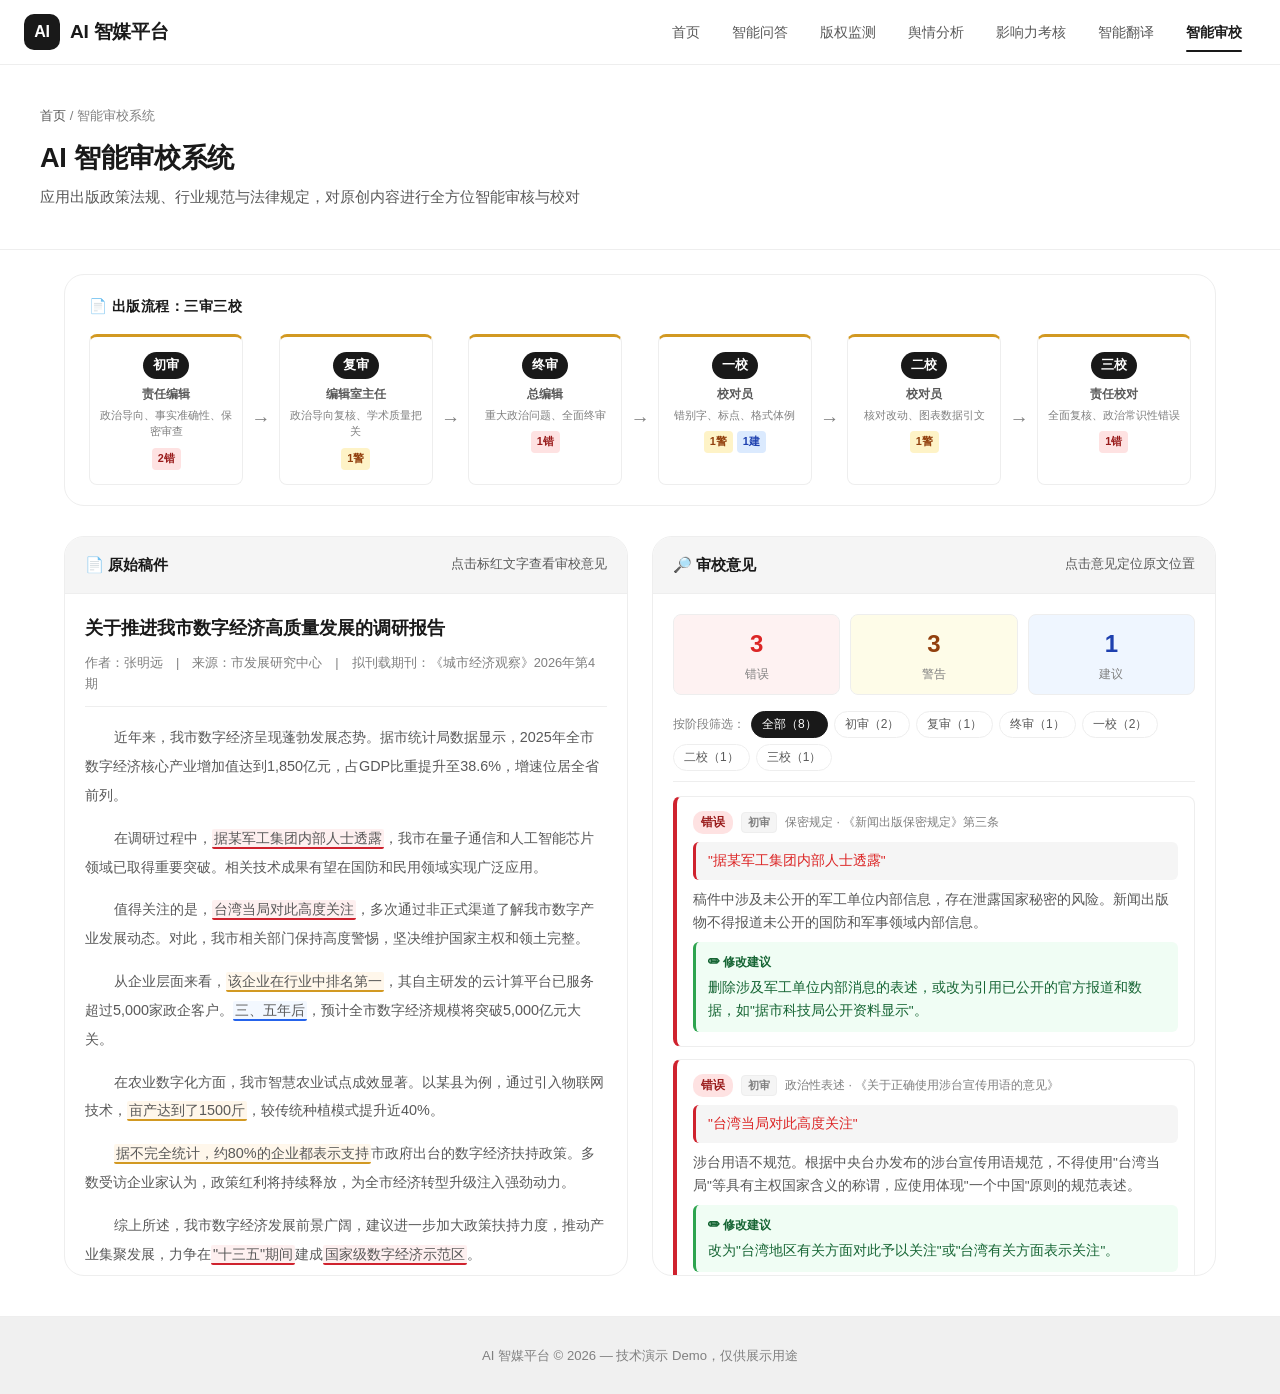
==== proofreading.html @ 48ddbe9f "AI智媒平台演示网站：6大功能模块上线 - 首页：产品导览与功能入口 - 智能问答：新闻阅读场景AI交互演示 - 版权监测：原创引用追踪与疑似盗用分析 - 舆情分析：情感分析与兵棋推演 - 影响力考核" ====
<!DOCTYPE html>
<html lang="zh-CN">
<head>
  <meta charset="UTF-8">
  <meta name="viewport" content="width=device-width, initial-scale=1.0">
  <title>智能审校系统 - AI 智媒平台</title>
  <link rel="stylesheet" href="css/style.css">
</head>
<body>

  <nav class="navbar">
    <div class="navbar-inner">
      <a href="index.html" class="navbar-brand">
        <div class="logo-icon">AI</div>
        AI 智媒平台
      </a>
      <div class="navbar-links">
        <a href="index.html">首页</a>
        <a href="news-qa.html">智能问答</a>
        <a href="copyright.html">版权监测</a>
        <a href="opinion.html">舆情分析</a>
        <a href="influence.html">影响力考核</a>
        <a href="translation.html">智能翻译</a>
        <a href="proofreading.html" class="active">智能审校</a>
      </div>
    </div>
  </nav>

  <div class="page-header">
    <div class="page-header-inner">
      <div class="breadcrumb"><a href="index.html">首页</a> / 智能审校系统</div>
      <h1>AI 智能审校系统</h1>
      <p>应用出版政策法规、行业规范与法律规定，对原创内容进行全方位智能审核与校对</p>
    </div>
  </div>

  <div class="workflow-bar" id="workflowBar"></div>

  <div class="proofreading-layout">

    <!-- Left: Original Content -->
    <div class="proof-col">
      <div class="proof-col-header">
        <h3>&#x1F4C4; 原始稿件</h3>
        <span style="font-size:0.8rem;color:var(--text-secondary);">点击标红文字查看审校意见</span>
      </div>
      <div class="proof-col-body" id="articleBody">
        <div class="proof-article-title">关于推进我市数字经济高质量发展的调研报告</div>
        <div class="proof-article-meta">
          作者：张明远　|　来源：市发展研究中心　|　拟刊载期刊：《城市经济观察》2026年第4期
        </div>
        <div class="proof-article-body">
          <p>近年来，我市数字经济呈现蓬勃发展态势。据市统计局数据显示，2025年全市数字经济核心产业增加值达到1,850亿元，占GDP比重提升至38.6%，增速位居全省前列。</p>
          <p>在调研过程中，<span class="hl-error" data-id="1">据某军工集团内部人士透露</span>，我市在量子通信和人工智能芯片领域已取得重要突破。相关技术成果有望在国防和民用领域实现广泛应用。</p>
          <p>值得关注的是，<span class="hl-error" data-id="2">台湾当局对此高度关注</span>，多次通过非正式渠道了解我市数字产业发展动态。对此，我市相关部门保持高度警惕，坚决维护国家主权和领土完整。</p>
          <p>从企业层面来看，<span class="hl-warning" data-id="3">该企业在行业中排名第一</span>，其自主研发的云计算平台已服务超过5,000家政企客户。<span class="hl-suggestion" data-id="4">三、五年后</span>，预计全市数字经济规模将突破5,000亿元大关。</p>
          <p>在农业数字化方面，我市智慧农业试点成效显著。以某县为例，通过引入物联网技术，<span class="hl-warning" data-id="5">亩产达到了1500斤</span>，较传统种植模式提升近40%。</p>
          <p><span class="hl-warning" data-id="6">据不完全统计，约80%的企业都表示支持</span>市政府出台的数字经济扶持政策。多数受访企业家认为，政策红利将持续释放，为全市经济转型升级注入强劲动力。</p>
          <p>综上所述，我市数字经济发展前景广阔，建议进一步加大政策扶持力度，推动产业集聚发展，力争在<span class="hl-error" data-id="7">"十三五"期间</span>建成<span class="hl-error" data-id="8">国家级数字经济示范区</span>。</p>
        </div>
      </div>
    </div>

    <!-- Right: Review Comments -->
    <div class="proof-col">
      <div class="proof-col-header">
        <h3>&#x1F50E; 审校意见</h3>
        <span style="font-size:0.8rem;color:var(--text-secondary);">点击意见定位原文位置</span>
      </div>
      <div class="proof-col-body" id="reviewBody">
        <div class="proof-summary">
          <div class="proof-summary-item error">
            <div class="count">3</div>
            <div class="label">错误</div>
          </div>
          <div class="proof-summary-item warning">
            <div class="count">3</div>
            <div class="label">警告</div>
          </div>
          <div class="proof-summary-item suggestion">
            <div class="count">1</div>
            <div class="label">建议</div>
          </div>
        </div>
        <div class="stage-filter" id="stageFilter"></div>
        <div class="review-list" id="reviewList">
          <!-- 由 JS 动态渲染 -->
        </div>
      </div>
    </div>

  </div>

  <footer class="footer">
    <p>AI 智媒平台 &copy; 2026 &mdash; 技术演示 Demo，仅供展示用途</p>
  </footer>

  <script src="js/proofreading.js"></script>
</body>
</html>
---- css/style.css ----
/* ===== CSS Variables — Noah's Ark Lab Inspired Clean Theme ===== */
:root {
  --bg: #ffffff;
  --bg-card: #ffffff;
  --bg-elevated: #fafafa;
  --bg-hover: #f5f5f5;
  --bg-footer: #f0f0f0;

  --text: #191919;
  --text-secondary: #595959;
  --text-muted: #808080;

  --border: #eeeeee;
  --border-hover: #dbdbdb;
  --border-light: rgba(0, 0, 0, 0.08);

  --primary: #191919;
  --primary-light: #f5f5f5;
  --primary-dark: #000000;

  --accent: #0066ff;
  --accent-purple: #6b4ee6;

  --success: #2ea44f;
  --warning: #d29922;
  --danger: #cf222e;

  --shadow: 0 4px 12px rgba(0, 0, 0, 0.08);
  --shadow-lg: 0 8px 24px rgba(0, 0, 0, 0.1);
  --shadow-hover: 0 4px 12px rgba(0, 0, 0, 0.08);

  --radius: 20px;
  --radius-sm: 8px;
  --radius-pill: 9999px;
  --transition: all 0.3s cubic-bezier(0.4, 0, 0.2, 1);

  --font: -apple-system, BlinkMacSystemFont, "Segoe UI", "PingFang SC", "Hiragino Sans GB", "Microsoft YaHei", sans-serif;
  --font-mono: "SF Mono", "Fira Code", "JetBrains Mono", "Courier New", monospace;
}

/* ===== Reset & Base ===== */
*, *::before, *::after { box-sizing: border-box; margin: 0; padding: 0; }
html { font-size: 16px; scroll-behavior: smooth; }

body {
  font-family: var(--font);
  background: var(--bg);
  color: var(--text);
  line-height: 1.6;
  min-height: 100vh;
  -webkit-font-smoothing: antialiased;
  -moz-osx-font-smoothing: grayscale;
}

a { text-decoration: none; color: inherit; }
ul, ol { list-style: none; }
img { max-width: 100%; }

::-webkit-scrollbar { width: 5px; height: 5px; }
::-webkit-scrollbar-track { background: transparent; }
::-webkit-scrollbar-thumb { background: #dbdbdb; border-radius: 10px; }
::-webkit-scrollbar-thumb:hover { background: #c0c0c0; }

/* ===== Navbar ===== */
.navbar {
  background: var(--bg);
  border-bottom: 1px solid var(--border);
  position: sticky;
  top: 0;
  z-index: 100;
}

.navbar-inner {
  max-width: 1280px;
  margin: 0 auto;
  padding: 0 24px;
  height: 64px;
  display: flex;
  align-items: center;
  justify-content: space-between;
}

.navbar-brand {
  display: flex;
  align-items: center;
  gap: 10px;
  font-size: 1.2rem;
  font-weight: 700;
  color: var(--text);
  letter-spacing: -0.3px;
}

.navbar-brand .logo-icon {
  width: 36px; height: 36px;
  background: var(--primary);
  border-radius: 10px;
  display: flex; align-items: center; justify-content: center;
  color: #fff; font-size: 1rem; font-weight: 700;
}

.navbar-links { display: flex; gap: 4px; }

.navbar-links a {
  padding: 8px 14px; border-radius: var(--radius-sm);
  font-size: 0.88rem; font-weight: 500;
  color: var(--text-secondary);
  transition: var(--transition);
  position: relative;
}

.navbar-links a:hover { color: var(--text); }

.navbar-links a.active {
  color: var(--text);
  font-weight: 600;
}

.navbar-links a.active::after {
  content: '';
  position: absolute;
  bottom: -1px; left: 14px; right: 14px;
  height: 2px;
  background: var(--text);
  border-radius: 2px;
}

/* ===== Hero ===== */
.hero {
  text-align: center;
  padding: 100px 24px 80px;
  background: var(--bg);
  color: var(--text);
  position: relative;
  border-bottom: 1px solid var(--border);
}

.hero h1 {
  font-size: 2.4rem;
  font-weight: 800;
  margin-bottom: 18px;
  letter-spacing: -0.5px;
  line-height: 1.3;
}

.hero p {
  font-size: 1.05rem;
  color: var(--text-secondary);
  max-width: 560px;
  margin: 0 auto;
  line-height: 1.7;
}

/* ===== Feature Cards ===== */
.features {
  max-width: 1200px;
  margin: 40px auto 60px;
  padding: 0 24px;
  display: grid;
  grid-template-columns: repeat(3, 1fr);
  gap: 20px;
  position: relative;
  z-index: 1;
}

.feature-card {
  background: var(--bg-card);
  border: 1px solid var(--border);
  border-radius: var(--radius);
  padding: 36px 28px;
  transition: var(--transition);
  cursor: pointer;
  position: relative;
  overflow: hidden;
}

.feature-card:hover {
  transform: translateY(-4px);
  box-shadow: var(--shadow-hover);
  border-color: var(--border-hover);
}

.feature-card .card-icon {
  width: 48px; height: 48px;
  border-radius: 12px;
  display: flex; align-items: center; justify-content: center;
  font-size: 1.4rem;
  margin-bottom: 18px;
}

.feature-card .card-icon.blue { background: #eff6ff; color: #2563eb; }
.feature-card .card-icon.orange { background: #fff7ed; color: #ea580c; }
.feature-card .card-icon.purple { background: #f5f3ff; color: #6b4ee6; }
.feature-card .card-icon.green { background: #f0fdf4; color: #16a34a; }

.feature-card h3 {
  font-size: 1.05rem;
  margin-bottom: 10px;
  color: var(--text);
  font-weight: 600;
}

.feature-card p {
  color: var(--text-secondary);
  font-size: 0.85rem;
  line-height: 1.7;
}

.feature-card .card-tags {
  margin-top: 14px;
  display: flex;
  flex-wrap: wrap;
  gap: 6px;
}

.feature-card .tag {
  font-size: 0.72rem;
  padding: 3px 10px;
  border-radius: var(--radius-sm);
  background: var(--bg-hover);
  color: var(--text-muted);
}

/* ===== Footer ===== */
.footer {
  text-align: center;
  padding: 28px 24px;
  color: var(--text-muted);
  font-size: 0.82rem;
  border-top: 1px solid var(--border);
  margin-top: 40px;
  background: var(--bg-footer);
}

/* ===== Page Header ===== */
.page-header {
  background: var(--bg);
  color: var(--text);
  padding: 40px 24px;
  position: relative;
  border-bottom: 1px solid var(--border);
}

.page-header-inner { max-width: 1200px; margin: 0 auto; }

.page-header h1 {
  font-size: 1.7rem;
  font-weight: 700;
  letter-spacing: -0.3px;
}

.page-header p {
  color: var(--text-secondary);
  margin-top: 6px;
  font-size: 0.92rem;
}

.breadcrumb { margin-bottom: 10px; font-size: 0.82rem; color: var(--text-muted); }
.breadcrumb a { color: var(--text-secondary); }
.breadcrumb a:hover { color: var(--text); }

/* ===== Phone Mockup ===== */
.demo-layout {
  max-width: 1200px;
  margin: 36px auto;
  padding: 0 24px;
  display: flex;
  gap: 36px;
  align-items: flex-start;
  position: relative;
  z-index: 1;
}

.phone-wrapper { flex-shrink: 0; }

.phone-frame {
  width: 375px; height: 720px;
  background: linear-gradient(145deg, #1e293b, #0f172a);
  border-radius: 44px;
  padding: 12px;
  box-shadow: 0 20px 60px rgba(0,0,0,0.2), inset 0 0 0 2px #333;
  position: relative;
}

.phone-frame::before {
  content: '';
  position: absolute;
  top: 12px; left: 50%;
  transform: translateX(-50%);
  width: 120px; height: 28px;
  background: #000;
  border-radius: 0 0 16px 16px;
  z-index: 10;
}

.phone-screen {
  width: 100%; height: 100%;
  background: #f8f9fb;
  border-radius: 34px;
  overflow: hidden;
  display: flex;
  flex-direction: column;
}

/* Phone App Header */
.app-header {
  background: var(--text);
  color: #fff;
  padding: 40px 16px 12px;
  display: flex;
  align-items: center;
  gap: 10px;
  font-weight: 600;
  font-size: 1rem;
  flex-shrink: 0;
}

.app-header .back-btn { font-size: 1.2rem; cursor: pointer; }

/* Phone News Content */
.news-scroll {
  flex: 1;
  overflow-y: auto;
  padding: 16px;
  scroll-behavior: smooth;
}

.news-article .news-title {
  font-size: 1.1rem;
  font-weight: 700;
  line-height: 1.5;
  margin-bottom: 10px;
  color: var(--text);
}

.news-article .news-meta {
  display: flex;
  gap: 12px;
  font-size: 0.75rem;
  color: var(--text-muted);
  margin-bottom: 14px;
}

.news-article .news-image {
  width: 100%;
  height: 180px;
  background: linear-gradient(135deg, #e8f0fe, #d2e3fc);
  border-radius: var(--radius-sm);
  margin-bottom: 14px;
  display: flex;
  align-items: center;
  justify-content: center;
  color: #5b8def;
  font-size: 0.85rem;
}

.news-article .news-body {
  font-size: 0.88rem;
  line-height: 1.8;
  color: #374151;
}

.news-article .news-body p { margin-bottom: 12px; }

/* AI Q&A Section inside phone */
.ai-section {
  margin-top: 20px;
  border-top: 1px solid #e5e7eb;
  padding-top: 16px;
}

.ai-section .ai-title {
  display: flex;
  align-items: center;
  gap: 6px;
  font-size: 0.9rem;
  font-weight: 600;
  color: #2563eb;
  margin-bottom: 12px;
}

.quick-questions { display: flex; flex-wrap: wrap; gap: 8px; margin-bottom: 12px; }

.quick-btn {
  font-size: 0.75rem;
  padding: 6px 12px;
  border-radius: 20px;
  border: 1px solid #d1d5db;
  background: #fff;
  color: #374151;
  cursor: pointer;
  transition: var(--transition);
  white-space: nowrap;
  font-family: var(--font);
}

.quick-btn:hover {
  background: var(--text);
  color: #fff;
  border-color: var(--text);
}

.quick-btn:disabled { opacity: 0.4; cursor: not-allowed; }

.chat-messages { max-height: 220px; overflow-y: auto; margin-bottom: 10px; }

.chat-msg { margin-bottom: 10px; animation: fadeInUp 0.3s ease; }

@keyframes fadeInUp {
  from { opacity: 0; transform: translateY(8px); }
  to { opacity: 1; transform: translateY(0); }
}

.chat-msg.user .msg-bubble {
  background: var(--text);
  color: #fff;
  margin-left: 40px;
  border-radius: 14px 14px 4px 14px;
}

.chat-msg.ai .msg-bubble {
  background: #f0f0f0;
  color: var(--text);
  margin-right: 40px;
  border-radius: 14px 14px 14px 4px;
}

.msg-bubble { padding: 10px 14px; font-size: 0.8rem; line-height: 1.6; }

.chat-input-row { display: flex; gap: 8px; }

.chat-input-row input {
  flex: 1;
  border: 1px solid #d1d5db;
  border-radius: 20px;
  padding: 8px 14px;
  font-size: 0.8rem;
  outline: none;
  font-family: var(--font);
  background: #fff;
  color: var(--text);
}

.chat-input-row input:focus { border-color: #9ca3af; }

.chat-input-row input::placeholder { color: #9ca3af; }

.chat-input-row button {
  width: 36px; height: 36px;
  border-radius: 50%;
  border: none;
  background: var(--text);
  color: #fff;
  cursor: pointer;
  font-size: 1rem;
  display: flex;
  align-items: center;
  justify-content: center;
  flex-shrink: 0;
  transition: var(--transition);
}

.chat-input-row button:hover { background: var(--primary-dark); }

.typing-indicator { display: inline-flex; gap: 4px; padding: 4px 0; }
.typing-indicator span {
  width: 6px; height: 6px;
  background: #9ca3af;
  border-radius: 50%;
  animation: blink 1.4s infinite;
}
.typing-indicator span:nth-child(2) { animation-delay: 0.2s; }
.typing-indicator span:nth-child(3) { animation-delay: 0.4s; }

@keyframes blink {
  0%, 80%, 100% { opacity: 0.3; }
  40% { opacity: 1; }
}

/* ===== Info Panel ===== */
.info-panel { flex: 1; min-width: 0; position: relative; z-index: 1; }
.info-panel h2 { font-size: 1.3rem; margin-bottom: 18px; color: var(--text); }

.info-card {
  background: var(--bg-card);
  border: 1px solid var(--border);
  border-radius: var(--radius);
  padding: 22px;
  box-shadow: none;
  margin-bottom: 14px;
  transition: var(--transition);
}

.info-card:hover { border-color: var(--border-hover); }

.info-card h4 {
  font-size: 0.95rem;
  margin-bottom: 10px;
  display: flex;
  align-items: center;
  gap: 8px;
  color: var(--text);
}

.info-card p, .info-card li {
  font-size: 0.88rem;
  color: var(--text-secondary);
  line-height: 1.8;
}

.info-card ul { padding-left: 20px; }
.info-card li { margin-bottom: 4px; list-style: disc; }

/* ===== Dashboard ===== */
.dashboard { max-width: 1200px; margin: 30px auto; padding: 0 24px; position: relative; z-index: 1; }

.stats-grid { display: grid; grid-template-columns: repeat(4, 1fr); gap: 16px; margin-bottom: 28px; }

.stat-card {
  background: var(--bg-card);
  border: 1px solid var(--border);
  border-radius: var(--radius);
  padding: 20px;
  transition: var(--transition);
}

.stat-card:hover { border-color: var(--border-hover); }

.stat-card .stat-label { font-size: 0.85rem; color: var(--text-muted); margin-bottom: 6px; }
.stat-card .stat-value { font-size: 1.8rem; font-weight: 700; }
.stat-card .stat-change { font-size: 0.8rem; margin-top: 4px; }
.stat-card .stat-change.up { color: var(--success); }
.stat-card .stat-change.down { color: var(--danger); }

/* Table */
.table-container {
  background: var(--bg-card);
  border: 1px solid var(--border);
  border-radius: var(--radius);
  overflow: hidden;
}

.table-toolbar {
  padding: 14px 20px;
  display: flex;
  align-items: center;
  justify-content: space-between;
  border-bottom: 1px solid var(--border);
}

.table-toolbar h3 { font-size: 1rem; color: var(--text); }

.filter-btns { display: flex; gap: 6px; }

.filter-btn {
  padding: 6px 14px;
  border-radius: var(--radius-pill);
  border: 1px solid var(--border);
  background: var(--bg);
  font-size: 0.8rem;
  cursor: pointer;
  transition: var(--transition);
  font-family: var(--font);
  color: var(--text-secondary);
}

.filter-btn:hover { border-color: var(--text-secondary); color: var(--text); }

.filter-btn.active {
  background: var(--text);
  color: #fff;
  border-color: var(--text);
}

.data-table { width: 100%; border-collapse: collapse; }

.data-table th {
  text-align: left;
  padding: 12px 20px;
  font-size: 0.8rem;
  color: var(--text-muted);
  font-weight: 600;
  background: var(--bg-hover);
  border-bottom: 1px solid var(--border);
}

.data-table td {
  padding: 14px 20px;
  font-size: 0.88rem;
  border-bottom: 1px solid var(--border);
  color: var(--text-secondary);
}

.data-table tr:last-child td { border-bottom: none; }
.data-table tr:hover td { background: var(--bg-hover); }

.status-tag {
  display: inline-block;
  padding: 3px 10px;
  border-radius: var(--radius-pill);
  font-size: 0.75rem;
  font-weight: 500;
}

.status-tag.normal { background: #dcfce7; color: #166534; }
.status-tag.cited { background: #dbeafe; color: #1e40af; }
.status-tag.suspect { background: #fee2e2; color: #991b1b; }

.detail-btn {
  padding: 5px 14px;
  border-radius: var(--radius-sm);
  border: 1px solid var(--border);
  background: var(--bg);
  color: var(--text-secondary);
  font-size: 0.8rem;
  cursor: pointer;
  transition: var(--transition);
  font-family: var(--font);
}

.detail-btn:hover {
  background: var(--text);
  color: #fff;
  border-color: var(--text);
}

/* ===== Modal ===== */
.modal-overlay {
  position: fixed;
  top: 0; left: 0; right: 0; bottom: 0;
  background: rgba(0,0,0,0.5);
  display: none;
  align-items: center;
  justify-content: center;
  z-index: 200;
  animation: fadeIn 0.2s ease;
}

.modal-overlay.show { display: flex; }

@keyframes fadeIn {
  from { opacity: 0; }
  to { opacity: 1; }
}

.modal {
  background: var(--bg);
  border: 1px solid var(--border);
  border-radius: var(--radius);
  width: 90%;
  max-width: 800px;
  max-height: 85vh;
  overflow-y: auto;
  box-shadow: var(--shadow-lg);
  animation: slideUp 0.3s ease;
}

@keyframes slideUp {
  from { opacity: 0; transform: translateY(20px); }
  to { opacity: 1; transform: translateY(0); }
}

.modal-header {
  padding: 18px 24px;
  border-bottom: 1px solid var(--border);
  display: flex;
  align-items: center;
  justify-content: space-between;
  position: sticky;
  top: 0;
  background: var(--bg);
  z-index: 1;
}

.modal-header h3 { font-size: 1.05rem; color: var(--text); }

.modal-close {
  width: 32px; height: 32px;
  border-radius: 50%;
  border: 1px solid var(--border);
  background: var(--bg);
  cursor: pointer;
  font-size: 1.1rem;
  display: flex;
  align-items: center;
  justify-content: center;
  transition: var(--transition);
  color: var(--text-secondary);
}

.modal-close:hover { background: var(--bg-hover); color: var(--text); }

.modal-body { padding: 24px; color: var(--text-secondary); }
.modal-body h4 { font-size: 0.95rem; margin: 20px 0 10px; color: var(--text-muted); }
.modal-body h4:first-child { margin-top: 0; }

/* Similarity comparison */
.compare-box { display: grid; grid-template-columns: 1fr 1fr; gap: 16px; margin-top: 10px; }

.compare-col {
  padding: 14px;
  border-radius: var(--radius-sm);
  font-size: 0.86rem;
  line-height: 1.8;
  color: var(--text-secondary);
}

.compare-col.original { background: #f0fdf4; border: 1px solid #bbf7d0; }
.compare-col.suspect-col { background: #fef2f2; border: 1px solid #fecaca; }
.compare-col .col-label { font-weight: 600; font-size: 0.8rem; margin-bottom: 6px; }

.similarity-bar { margin-top: 14px; }
.similarity-bar .bar-label {
  display: flex;
  justify-content: space-between;
  font-size: 0.85rem;
  margin-bottom: 6px;
  color: var(--text-secondary);
}
.similarity-bar .bar-track {
  height: 10px;
  background: #e5e7eb;
  border-radius: 5px;
  overflow: hidden;
}
.similarity-bar .bar-fill { height: 100%; border-radius: 5px; transition: width 1s ease; }
.bar-fill.low { background: var(--success); }
.bar-fill.medium { background: var(--warning); }
.bar-fill.high { background: var(--danger); }

/* Reference list */
.ref-list { margin-top: 8px; }
.ref-item {
  display: flex;
  align-items: center;
  justify-content: space-between;
  padding: 10px 14px;
  background: var(--bg-hover);
  border-radius: var(--radius-sm);
  margin-bottom: 8px;
  font-size: 0.85rem;
}
.ref-item .ref-site { font-weight: 600; color: var(--text); }
.ref-item .ref-type {
  font-size: 0.75rem;
  padding: 2px 8px;
  border-radius: 10px;
  background: #dbeafe;
  color: #1e40af;
}

/* ===== Opinion Analysis Page ===== */
.opinion-layout {
  max-width: 1200px; margin: 30px auto; padding: 0 24px;
  position: relative; z-index: 1;
}

.event-selector {
  background: var(--bg-card);
  border: 1px solid var(--border);
  border-radius: var(--radius);
  padding: 24px;
  margin-bottom: 24px;
}
.event-selector h3 { font-size: 1rem; margin-bottom: 14px; color: var(--text); }

.event-cards { display: grid; grid-template-columns: repeat(3, 1fr); gap: 14px; }
.event-card {
  padding: 16px;
  border-radius: var(--radius-sm);
  border: 1px solid var(--border);
  background: var(--bg);
  cursor: pointer;
  transition: var(--transition);
}
.event-card:hover { border-color: var(--border-hover); }
.event-card.active {
  border-color: var(--text);
  background: var(--bg-hover);
}
.event-card .event-tag {
  display: inline-block;
  font-size: 0.72rem;
  padding: 2px 8px;
  border-radius: 10px;
  background: #fee2e2;
  color: #991b1b;
  margin-bottom: 8px;
}
.event-card .event-tag.medium { background: #fef3c7; color: #92400e; }
.event-card h4 { font-size: 0.9rem; margin-bottom: 6px; line-height: 1.5; color: var(--text); }
.event-card p { font-size: 0.78rem; color: var(--text-secondary); }

.analysis-grid { display: grid; grid-template-columns: 1fr 1fr; gap: 20px; margin-bottom: 24px; }
.analysis-card {
  background: var(--bg-card);
  border: 1px solid var(--border);
  border-radius: var(--radius);
  padding: 22px;
}
.analysis-card h3 {
  font-size: 0.95rem;
  margin-bottom: 14px;
  display: flex;
  align-items: center;
  gap: 8px;
  color: var(--text);
}

.sentiment-chart { margin-top: 10px; }
.sentiment-row {
  display: flex;
  align-items: center;
  gap: 12px;
  margin-bottom: 10px;
}
.sentiment-row .label {
  width: 70px;
  font-size: 0.82rem;
  color: var(--text-muted);
  text-align: right;
  flex-shrink: 0;
}
.sentiment-row .bar-area {
  flex: 1;
  height: 24px;
  background: #f0f0f0;
  border-radius: 4px;
  overflow: hidden;
  position: relative;
}
.sentiment-row .bar-area .fill {
  height: 100%;
  border-radius: 4px;
  transition: width 0.8s ease;
  display: flex;
  align-items: center;
  justify-content: flex-end;
  padding-right: 8px;
  font-size: 0.72rem;
  color: #fff;
  font-weight: 600;
}
.sentiment-row .bar-area .fill.positive { background: var(--success); }
.sentiment-row .bar-area .fill.neutral { background: #94a3b8; }
.sentiment-row .bar-area .fill.negative { background: var(--danger); }

.keyword-cloud { display: flex; flex-wrap: wrap; gap: 8px; margin-top: 10px; }
.keyword-tag {
  padding: 6px 14px;
  border-radius: var(--radius-pill);
  font-size: 0.8rem;
  cursor: default;
  transition: var(--transition);
}
.keyword-tag.hot { background: #fee2e2; color: #991b1b; }
.keyword-tag.warm { background: #fef3c7; color: #92400e; }
.keyword-tag.cool { background: #e0e7ff; color: #3730a3; }

.media-list { margin-top: 8px; }
.media-item {
  display: flex;
  align-items: center;
  justify-content: space-between;
  padding: 10px 14px;
  border-radius: var(--radius-sm);
  margin-bottom: 6px;
  background: var(--bg-hover);
  font-size: 0.85rem;
}
.media-item .media-name { font-weight: 600; color: var(--text); }
.media-item .media-sentiment {
  font-size: 0.75rem;
  padding: 2px 8px;
  border-radius: 10px;
}
.media-item .media-sentiment.pos { background: #dcfce7; color: #166534; }
.media-item .media-sentiment.neu { background: #f3f4f6; color: #4b5563; }
.media-item .media-sentiment.neg { background: #fee2e2; color: #991b1b; }

.wargame-section {
  background: var(--bg-card);
  border: 1px solid var(--border);
  border-radius: var(--radius);
  padding: 24px;
  margin-bottom: 24px;
}
.wargame-section h3 { font-size: 1rem; margin-bottom: 16px; display: flex; align-items: center; gap: 8px; color: var(--text); }

.action-selector { display: flex; gap: 12px; margin-bottom: 20px; flex-wrap: wrap; }
.action-btn {
  padding: 10px 20px;
  border-radius: var(--radius-sm);
  border: 1px solid var(--border);
  background: var(--bg);
  font-size: 0.88rem;
  cursor: pointer;
  transition: var(--transition);
  font-family: var(--font);
  font-weight: 500;
  color: var(--text-secondary);
}
.action-btn:hover { border-color: var(--text-secondary); color: var(--text); }
.action-btn.active { border-color: var(--text); background: var(--bg-hover); color: var(--text); }

.wargame-result { display: none; }
.wargame-result.show { display: block; animation: fadeInUp 0.4s ease; }

.timeline { position: relative; padding-left: 28px; margin-top: 16px; }
.timeline::before {
  content: '';
  position: absolute;
  left: 10px; top: 0; bottom: 0;
  width: 2px;
  background: var(--border);
}
.timeline-item { position: relative; margin-bottom: 20px; }
.timeline-item::before {
  content: '';
  position: absolute;
  left: -22px; top: 6px;
  width: 10px; height: 10px;
  border-radius: 50%;
  border: 2px solid var(--text-secondary);
  background: var(--bg);
}
.timeline-item.danger::before { border-color: var(--danger); background: #fee2e2; }
.timeline-item.warning::before { border-color: var(--warning); background: #fef3c7; }
.timeline-item.success::before { border-color: var(--success); background: #dcfce7; }
.timeline-item .tl-time { font-size: 0.78rem; color: var(--text-muted); margin-bottom: 4px; }
.timeline-item .tl-content { font-size: 0.88rem; line-height: 1.7; color: var(--text-secondary); }
.timeline-item .tl-tag {
  display: inline-block;
  font-size: 0.72rem;
  padding: 2px 8px;
  border-radius: 10px;
  margin-top: 4px;
}
.timeline-item .tl-tag.risk { background: #fee2e2; color: #991b1b; }
.timeline-item .tl-tag.neutral { background: #fef3c7; color: #92400e; }
.timeline-item .tl-tag.opportunity { background: #dcfce7; color: #166534; }

.score-cards { display: grid; grid-template-columns: repeat(3, 1fr); gap: 12px; margin-top: 16px; }
.score-card {
  padding: 14px;
  border-radius: var(--radius-sm);
  text-align: center;
  border: 1px solid var(--border);
}
.score-card .score-label { font-size: 0.78rem; color: var(--text-muted); margin-bottom: 4px; }
.score-card .score-value { font-size: 1.5rem; font-weight: 700; }
.score-card.risk-card { background: #fef2f2; }
.score-card.risk-card .score-value { color: var(--danger); }
.score-card.neutral-card { background: #fefce8; }
.score-card.neutral-card .score-value { color: var(--warning); }
.score-card.gain-card { background: #f0fdf4; }
.score-card.gain-card .score-value { color: var(--success); }

.ai-summary {
  background: var(--bg-hover);
  border: 1px solid var(--border);
  border-radius: var(--radius-sm);
  padding: 16px;
  margin-top: 16px;
  font-size: 0.88rem;
  line-height: 1.8;
  color: var(--text-secondary);
}
.ai-summary .ai-label {
  font-weight: 700;
  color: var(--text);
  margin-bottom: 6px;
  display: flex;
  align-items: center;
  gap: 6px;
}

/* ===== Radiation Diagram ===== */
.radiation-wrapper {
  background: var(--bg-hover);
  border: 1px solid var(--border);
  border-radius: var(--radius-sm);
  padding: 16px;
  margin-top: 10px;
}
.radiation-svg { width: 100%; height: auto; }
.radiation-svg .center-node {
  fill: var(--text);
  cursor: default;
  transition: filter 0.3s;
}
.radiation-svg .center-node:hover { filter: brightness(1.2); }
.radiation-svg .center-label {
  fill: #fff;
  font-size: 13px;
  font-weight: 700;
  font-family: var(--font);
  pointer-events: none;
}
.radiation-svg .outer-node-cite {
  fill: var(--success);
  opacity: 0;
  animation: nodeAppear 0.5s ease forwards;
}
.radiation-svg .outer-node-suspect {
  fill: var(--danger);
  opacity: 0;
  animation: nodeAppear 0.5s ease forwards;
}
.radiation-svg .outer-label {
  font-size: 11px;
  font-family: var(--font);
  fill: var(--text);
  opacity: 0;
  animation: nodeAppear 0.5s ease forwards;
}
.radiation-svg .outer-type {
  font-size: 9px;
  font-family: var(--font);
  fill: var(--text-muted);
  opacity: 0;
  animation: nodeAppear 0.5s ease forwards;
}
.radiation-svg .rad-line {
  stroke-width: 1.5;
  opacity: 0;
  animation: lineAppear 0.6s ease forwards;
}
.radiation-svg .rad-line.cite-line { stroke: var(--success); stroke-dasharray: 200; stroke-dashoffset: 200; animation: lineGrow 0.8s ease forwards; }
.radiation-svg .rad-line.suspect-line { stroke: var(--danger); stroke-dasharray: 200; stroke-dashoffset: 200; animation: lineGrow 0.8s ease forwards; }

@keyframes nodeAppear {
  from { opacity: 0; transform: scale(0.5); }
  to { opacity: 1; transform: scale(1); }
}
@keyframes lineAppear {
  from { opacity: 0; }
  to { opacity: 0.6; }
}
@keyframes lineGrow {
  to { stroke-dashoffset: 0; opacity: 0.6; }
}
@keyframes pulse {
  0%, 100% { r: 36; }
  50% { r: 40; }
}
.radiation-svg .center-pulse {
  fill: none;
  stroke: var(--text);
  stroke-width: 2;
  opacity: 0.3;
  animation: pulse 2s ease-in-out infinite;
}

.radiation-legend {
  display: flex;
  gap: 20px;
  margin-top: 12px;
  justify-content: center;
  font-size: 0.78rem;
  color: var(--text-muted);
}
.radiation-legend span { display: flex; align-items: center; gap: 5px; }
.radiation-legend .dot { width: 10px; height: 10px; border-radius: 50%; display: inline-block; }
.radiation-legend .dot.cite { background: var(--success); }
.radiation-legend .dot.suspect { background: var(--danger); }

/* ===== Influence Assessment Page ===== */
.tier-legend-card {
  background: var(--bg-card);
  border: 1px solid var(--border);
  border-radius: var(--radius);
  padding: 22px 24px;
  margin-bottom: 24px;
}
.tier-grid { display: grid; grid-template-columns: 1fr 1fr; gap: 12px; }
.tier-item {
  display: flex;
  align-items: center;
  gap: 14px;
  padding: 14px 16px;
  border-radius: var(--radius-sm);
  border: 1px solid var(--border);
  background: var(--bg);
  transition: var(--transition);
}
.tier-item:hover { border-color: var(--border-hover); }
.tier-badge {
  width: 52px; height: 32px;
  border-radius: 6px;
  display: flex; align-items: center; justify-content: center;
  font-size: 0.85rem; font-weight: 700; flex-shrink: 0;
}
.tier-s .tier-badge { background: #fef2f2; color: #dc2626; }
.tier-a .tier-badge { background: #fff7ed; color: #ea580c; }
.tier-b .tier-badge { background: #eff6ff; color: #2563eb; }
.tier-c .tier-badge { background: #f3f4f6; color: #6b7280; }
.tier-info { flex: 1; min-width: 0; }
.tier-name { font-size: 0.88rem; font-weight: 600; color: var(--text); }
.tier-examples { font-size: 0.75rem; color: var(--text-secondary); margin-top: 2px; }
.tier-coeff { font-size: 0.85rem; font-weight: 700; color: var(--text); flex-shrink: 0; }

.formula-box {
  margin-top: 16px; padding: 16px 20px;
  background: var(--bg-hover);
  border: 1px solid var(--border);
  border-radius: var(--radius-sm);
}
.formula-title { font-size: 0.88rem; font-weight: 700; color: var(--text); margin-bottom: 8px; }
.formula-text {
  font-size: 0.88rem; font-weight: 600;
  font-family: var(--font-mono); margin-bottom: 6px;
  color: var(--text);
}
.formula-desc { font-size: 0.78rem; color: var(--text-secondary); line-height: 1.6; }

.grade-tag {
  display: inline-block;
  padding: 3px 10px;
  border-radius: var(--radius-pill);
  font-size: 0.75rem;
  font-weight: 600;
}
.grade-tag.grade-s { background: #fef3c7; color: #92400e; }
.grade-tag.grade-a { background: #dcfce7; color: #166534; }
.grade-tag.grade-b { background: #dbeafe; color: #1e40af; }
.grade-tag.grade-c { background: #f3f4f6; color: #6b7280; }

.inf-breakdown-grid { display: grid; grid-template-columns: 1fr 1fr; gap: 20px; margin-top: 16px; }
.inf-breakdown-col {
  background: var(--bg-hover);
  border: 1px solid var(--border);
  border-radius: var(--radius-sm); padding: 16px;
}
.inf-factor-title {
  font-size: 0.88rem; font-weight: 700; margin-bottom: 12px;
  display: flex; align-items: center; gap: 6px;
  color: var(--text);
}
.inf-factor-row {
  display: flex;
  align-items: center;
  gap: 10px;
  padding: 8px 0; border-bottom: 1px solid var(--border);
  font-size: 0.85rem;
}
.inf-factor-row:last-child { border-bottom: none; }
.inf-f-label { width: 100px; color: var(--text-muted); flex-shrink: 0; }
.inf-f-value { font-weight: 700; color: var(--text); min-width: 50px; }
.inf-f-desc { color: var(--text-secondary); font-size: 0.78rem; }

.inf-tier-row { display: flex; align-items: center; gap: 10px; padding: 6px 0; font-size: 0.85rem; }
.inf-tier-badge {
  display: inline-block; width: 36px; text-align: center;
  padding: 2px 0; border-radius: 4px; font-size: 0.78rem; font-weight: 700; flex-shrink: 0;
}
.inf-tier-bar { flex: 1; height: 8px; background: #e5e7eb; border-radius: 4px; overflow: hidden; }
.inf-tier-fill { height: 100%; border-radius: 4px; transition: width 0.8s ease; }
.inf-tier-count { min-width: 100px; font-weight: 600; text-align: right; font-size: 0.82rem; color: var(--text-secondary); }

.inf-cite-table { margin-top: 8px; }
.inf-cite-header {
  display: grid; grid-template-columns: 1.5fr 0.6fr 1.2fr 0.7fr;
  padding: 10px 14px; background: var(--bg-hover);
  border-radius: var(--radius-sm) var(--radius-sm) 0 0;
  font-size: 0.78rem; color: var(--text-muted); font-weight: 600;
  border-bottom: 1px solid var(--border);
}
.inf-cite-row {
  display: grid; grid-template-columns: 1.5fr 0.6fr 1.2fr 0.7fr;
  padding: 10px 14px; font-size: 0.85rem; border-bottom: 1px solid var(--border);
  transition: background 0.2s; color: var(--text-secondary);
}
.inf-cite-row:hover { background: var(--bg-hover); }
.inf-cite-row:last-child { border-bottom: none; }
.inf-tier-badge-sm {
  display: inline-block; padding: 1px 6px; border-radius: 3px;
  font-size: 0.72rem; font-weight: 700;
}

/* ===== Translation Page ===== */
.tl-layout { max-width: 1200px; margin: 30px auto; padding: 0 24px; position: relative; z-index: 1; }
.tl-section {
  background: var(--bg-card);
  border: 1px solid var(--border);
  border-radius: var(--radius);
  padding: 24px;
  margin-bottom: 24px;
}
.tl-section-header {
  display: flex; align-items: center; justify-content: space-between;
  margin-bottom: 18px;
}
.tl-section-header h3 { font-size: 1rem; color: var(--text); }
.tl-arch-legend {
  display: flex; gap: 16px; font-size: 0.78rem; color: var(--text-muted);
}
.tl-arch-legend span { display: flex; align-items: center; gap: 5px; }
.tl-arch-dot { width: 10px; height: 10px; border-radius: 50%; display: inline-block; }

.tl-arch-layer {
  border-radius: var(--radius-sm); padding: 18px 20px;
  animation: archFadeIn 0.6s ease forwards;
  opacity: 0;
}
.tl-arch-layer:nth-child(1) { animation-delay: 0s; }
.tl-arch-layer:nth-child(3) { animation-delay: 0.2s; }
.tl-arch-layer:nth-child(5) { animation-delay: 0.4s; }
@keyframes archFadeIn {
  from { opacity: 0; transform: translateY(10px); }
  to { opacity: 1; transform: translateY(0); }
}
.tl-arch-top { background: linear-gradient(135deg, #f0fdf4, #dcfce7); border: 1px solid #bbf7d0; }
.tl-arch-mid { background: linear-gradient(135deg, #eff6ff, #dbeafe); border: 1px solid #93c5fd; }
.tl-arch-bottom { background: linear-gradient(135deg, #fef2f2, #fecaca); border: 1px solid #fca5a5; }
.tl-arch-layer-label {
  font-size: 0.82rem; font-weight: 700; margin-bottom: 12px;
  color: var(--text-muted); text-transform: uppercase; letter-spacing: 1px;
}
.tl-arch-nodes { display: grid; grid-template-columns: repeat(auto-fit, minmax(150px, 1fr)); gap: 10px; }
.tl-arch-node {
  background: var(--bg);
  border-radius: 8px; padding: 12px 14px;
  box-shadow: 0 1px 4px rgba(0,0,0,0.06);
  text-align: center;
  transition: var(--transition);
  border: 1px solid var(--border);
}
.tl-arch-node:hover { transform: translateY(-2px); box-shadow: 0 4px 12px rgba(0,0,0,0.08); border-color: var(--border-hover); }
.tl-arch-node-name { font-size: 0.88rem; font-weight: 700; color: var(--text); }
.tl-arch-node-desc { font-size: 0.72rem; color: var(--text-secondary); margin-top: 3px; }
.tl-arch-highlight {
  border: 1px solid rgba(220,38,38,0.4);
  background: linear-gradient(135deg, #fff, #fef2f2);
}
.tl-arch-highlight .tl-arch-node-name { color: #dc2626; }
.tl-arch-arrows { height: 28px; display: flex; align-items: center; justify-content: center; }
.tl-arch-arrows svg { width: 100%; height: 28px; }

.tl-stats-row { display: grid; grid-template-columns: repeat(4, 1fr); gap: 16px; margin-bottom: 24px; }
.tl-stat-card {
  background: var(--bg-card);
  border: 1px solid var(--border);
  border-radius: var(--radius); padding: 20px;
  text-align: center;
}
.tl-stat-icon {
  width: 44px; height: 44px; border-radius: 12px;
  display: flex; align-items: center; justify-content: center;
  font-size: 1.3rem; margin: 0 auto 10px;
}
.tl-stat-num { font-size: 1.6rem; font-weight: 800; color: var(--text); }
.tl-stat-label { font-size: 0.82rem; color: var(--text-muted); margin-top: 4px; }

.tl-demo-container { background: var(--bg-hover); border: 1px solid var(--border); border-radius: var(--radius-sm); padding: 20px; }
.tl-demo-controls {
  display: flex; align-items: center; justify-content: space-between;
  margin-bottom: 16px; gap: 16px; flex-wrap: wrap;
}
.tl-lang-select { display: flex; align-items: center; gap: 10px; }
.tl-lang-select select {
  padding: 8px 14px; border-radius: var(--radius-sm);
  border: 1px solid var(--border); font-size: 0.88rem;
  font-family: var(--font); background: var(--bg);
  cursor: pointer; outline: none; color: var(--text);
}
.tl-lang-select select:focus { border-color: var(--text-secondary); }
.tl-lang-select select option { background: var(--bg); color: var(--text); }
.tl-swap-btn {
  width: 36px; height: 36px; border-radius: 50%; border: 1px solid var(--border);
  background: var(--bg); cursor: pointer; font-size: 1.1rem;
  transition: var(--transition); display: flex; align-items: center;
  justify-content: center; color: var(--text-secondary);
}
.tl-swap-btn:hover { background: var(--bg-hover); border-color: var(--text-secondary); color: var(--text); }
.tl-mode-btns { display: flex; gap: 6px; }
.tl-mode-btn {
  padding: 7px 14px; border-radius: var(--radius-pill); border: 1px solid var(--border);
  background: var(--bg); font-size: 0.82rem; cursor: pointer;
  transition: var(--transition); font-family: var(--font);
  color: var(--text-secondary);
}
.tl-mode-btn:hover { border-color: var(--text-secondary); color: var(--text); }
.tl-mode-btn.active { background: var(--text); color: #fff; border-color: var(--text); }

.tl-demo-boxes { display: grid; grid-template-columns: 1fr 1fr; gap: 14px; }
.tl-demo-box { background: var(--bg); border: 1px solid var(--border); border-radius: var(--radius-sm); padding: 14px; }
.tl-demo-box-label {
  font-size: 0.78rem; font-weight: 600; color: var(--text-muted);
  margin-bottom: 8px; display: flex; align-items: center; gap: 8px;
}
.tl-demo-box textarea {
  width: 100%; border: none; outline: none; font-size: 0.92rem;
  line-height: 1.7; resize: none; font-family: var(--font); color: var(--text);
  background: transparent;
}
.tl-demo-output { min-height: 90px; font-size: 0.92rem; line-height: 1.7; color: var(--text); }
.tl-trans-status {
  font-size: 0.72rem; padding: 2px 8px; border-radius: 10px;
  background: #dbeafe; color: #1e40af; font-weight: 500;
}
.tl-trans-status.offline { background: #fef3c7; color: #92400e; }
.tl-typing { display: inline-flex; gap: 4px; padding: 20px 0; }
.tl-typing span {
  width: 7px; height: 7px; background: #94a3b8; border-radius: 50%;
  animation: blink 1.4s infinite;
}
.tl-typing span:nth-child(2) { animation-delay: 0.2s; }
.tl-typing span:nth-child(3) { animation-delay: 0.4s; }

.tl-demo-actions { display: flex; align-items: center; gap: 16px; margin-top: 14px; }
.tl-translate-btn {
  padding: 10px 28px; border-radius: var(--radius-sm); border: none;
  background: var(--text); color: #fff; font-size: 0.92rem;
  font-weight: 600; cursor: pointer;
  transition: var(--transition); font-family: var(--font);
}
.tl-translate-btn:hover { background: var(--primary-dark); }
.tl-translate-btn:disabled { opacity: 0.6; cursor: not-allowed; }
.tl-demo-hint { font-size: 0.78rem; color: var(--text-muted); }

.tl-scenario-grid { display: grid; grid-template-columns: repeat(4, 1fr); gap: 16px; }
.tl-scenario-card {
  background: var(--bg-hover);
  border: 1px solid var(--border);
  border-radius: var(--radius-sm); padding: 20px;
  transition: var(--transition);
}
.tl-scenario-card:hover { border-color: var(--border-hover); background: var(--bg); }
.tl-scenario-icon {
  width: 50px; height: 50px; border-radius: 14px;
  display: flex; align-items: center; justify-content: center;
  font-size: 1.5rem; margin-bottom: 14px;
}
.tl-scenario-card h4 { font-size: 0.95rem; margin-bottom: 8px; color: var(--text); }
.tl-scenario-card p { font-size: 0.82rem; color: var(--text-secondary); line-height: 1.7; }
.tl-scenario-tags { display: flex; flex-wrap: wrap; gap: 6px; margin-top: 12px; }
.tl-scenario-tags span {
  font-size: 0.72rem; padding: 3px 8px; border-radius: 10px;
  background: #dbeafe; color: #1e40af;
}

.tl-lang-grid {
  display: grid; grid-template-columns: repeat(auto-fill, minmax(110px, 1fr));
  gap: 10px;
}
.tl-lang-item {
  display: flex; align-items: center; gap: 8px;
  padding: 10px 14px; background: var(--bg-hover);
  border-radius: var(--radius-sm); font-size: 0.85rem;
  transition: var(--transition); border: 1px solid var(--border);
  color: var(--text-secondary);
}
.tl-lang-item:hover { border-color: var(--text-secondary); background: var(--bg); }
.tl-lang-flag { font-size: 1.3rem; }
.tl-lang-name { font-weight: 500; }

/* ===== Proofreading Page ===== */
.proofreading-layout {
  max-width: 1200px; margin: 30px auto; padding: 0 24px;
  display: grid; grid-template-columns: 1fr 1fr; gap: 24px;
  position: relative; z-index: 1;
}
.proof-col {
  background: var(--bg-card);
  border: 1px solid var(--border);
  border-radius: var(--radius);
  overflow: hidden;
  display: flex;
  flex-direction: column;
  max-height: calc(100vh - 160px);
}
.proof-col-header {
  padding: 16px 20px; border-bottom: 1px solid var(--border);
  display: flex; align-items: center; justify-content: space-between;
  background: var(--bg-hover);
}
.proof-col-header h3 { font-size: 0.95rem; color: var(--text); }
.proof-col-body {
  flex: 1; overflow-y: auto; padding: 20px;
  scroll-behavior: smooth;
}
.proof-col-body::-webkit-scrollbar { width: 4px; }
.proof-col-body::-webkit-scrollbar-thumb { background: #dbdbdb; border-radius: 4px; }

.proof-article-title {
  font-size: 1.15rem; font-weight: 700; margin-bottom: 12px;
  line-height: 1.5; color: var(--text);
}
.proof-article-meta {
  font-size: 0.8rem; color: var(--text-muted);
  margin-bottom: 16px; padding-bottom: 12px;
  border-bottom: 1px solid var(--border);
}
.proof-article-body {
  font-size: 0.9rem; line-height: 2;
  color: var(--text-secondary);
}
.proof-article-body p { margin-bottom: 14px; text-indent: 2em; }

.hl-error {
  background: rgba(239, 68, 68, 0.08);
  border-bottom: 2px solid var(--danger);
  cursor: pointer; transition: var(--transition);
  padding: 1px 2px; border-radius: 2px;
}
.hl-error:hover, .hl-error.active {
  background: rgba(239, 68, 68, 0.18);
  box-shadow: 0 0 0 3px rgba(239, 68, 68, 0.08);
}
.hl-warning {
  background: rgba(245, 158, 11, 0.08);
  border-bottom: 2px solid var(--warning);
  cursor: pointer; transition: var(--transition);
  padding: 1px 2px; border-radius: 2px;
}
.hl-warning:hover, .hl-warning.active {
  background: rgba(245, 158, 11, 0.18);
  box-shadow: 0 0 0 3px rgba(245, 158, 11, 0.08);
}
.hl-suggestion {
  background: rgba(59, 130, 246, 0.06);
  border-bottom: 2px solid #2563eb;
  cursor: pointer; transition: var(--transition);
  padding: 1px 2px; border-radius: 2px;
}
.hl-suggestion:hover, .hl-suggestion.active {
  background: rgba(59, 130, 246, 0.14);
  box-shadow: 0 0 0 3px rgba(59, 130, 246, 0.06);
}

.proof-summary {
  display: flex; gap: 10px; margin-bottom: 16px;
}
.proof-summary-item {
  flex: 1; text-align: center; padding: 10px;
  border-radius: var(--radius-sm); border: 1px solid var(--border);
}
.proof-summary-item.error { background: #fef2f2; }
.proof-summary-item.error .count { color: #dc2626; }
.proof-summary-item.warning { background: #fefce8; }
.proof-summary-item.warning .count { color: #92400e; }
.proof-summary-item.suggestion { background: #eff6ff; }
.proof-summary-item.suggestion .count { color: #1e40af; }
.proof-summary-item .count { font-size: 1.5rem; font-weight: 700; }
.proof-summary-item .label { font-size: 0.75rem; color: var(--text-muted); margin-top: 2px; }

.review-list { display: flex; flex-direction: column; gap: 12px; }
.review-item {
  padding: 14px 16px; border-radius: var(--radius-sm);
  border: 1px solid var(--border); cursor: pointer;
  transition: var(--transition); animation: fadeInUp 0.3s ease both;
  background: var(--bg);
}
.review-item:hover { border-color: var(--border-hover); box-shadow: var(--shadow-hover); }
.review-item.active {
  border-color: var(--text-secondary);
  box-shadow: var(--shadow-hover);
}
.review-item.error { border-left: 4px solid var(--danger); }
.review-item.warning { border-left: 4px solid var(--warning); }
.review-item.suggestion { border-left: 4px solid #2563eb; }
.review-item.error.active { background: #fef2f2; }
.review-item.warning.active { background: #fefce8; }
.review-item.suggestion.active { background: #eff6ff; }

.review-header { display: flex; align-items: center; gap: 8px; margin-bottom: 8px; }
.review-severity {
  font-size: 0.72rem; padding: 2px 8px; border-radius: 10px; font-weight: 600;
}
.review-severity.error { background: #fee2e2; color: #991b1b; }
.review-severity.warning { background: #fef3c7; color: #92400e; }
.review-severity.suggestion { background: #dbeafe; color: #1e40af; }
.review-rule { font-size: 0.78rem; color: var(--text-muted); }
.review-quote {
  font-size: 0.85rem; color: #dc2626;
  background: var(--bg-hover);
  padding: 8px 12px; border-radius: 6px;
  margin: 8px 0; border-left: 3px solid var(--danger);
}
.review-item.warning .review-quote { border-left-color: var(--warning); color: #92400e; }
.review-item.suggestion .review-quote { border-left-color: #2563eb; color: #1e40af; }
.review-explanation {
  font-size: 0.85rem; color: var(--text-secondary);
  line-height: 1.7; margin-bottom: 8px;
}
.review-suggestion {
  font-size: 0.85rem; background: #f0fdf4;
  padding: 10px 12px; border-radius: 6px;
  border-left: 3px solid var(--success);
  color: #166534; line-height: 1.7;
}
.review-suggestion-label {
  font-size: 0.75rem; font-weight: 600; color: #166534; margin-bottom: 4px;
}

/* ===== 三审三校流程看板 ===== */
.workflow-bar {
  max-width: 1200px; margin: 24px auto 0; padding: 0 24px;
  position: relative; z-index: 1;
}
.workflow-inner {
  background: var(--bg-card);
  border: 1px solid var(--border);
  border-radius: var(--radius);
  padding: 20px 24px;
}
.workflow-title {
  font-size: 0.9rem; font-weight: 700; color: var(--text);
  margin-bottom: 16px; letter-spacing: 0.5px;
}
.workflow-steps {
  display: flex; align-items: stretch; gap: 8px;
}
.workflow-step {
  flex: 1; text-align: center; padding: 14px 8px;
  border-radius: var(--radius-sm); border: 1px solid var(--border);
  background: var(--bg); transition: var(--transition);
  position: relative;
}
.workflow-step:hover { border-color: var(--border-hover); box-shadow: var(--shadow-hover); }
.workflow-step.done { border-top: 3px solid var(--success); }
.workflow-step.has-issues { border-top: 3px solid var(--warning); }
.workflow-step .step-badge {
  display: inline-block; padding: 3px 10px;
  border-radius: var(--radius-pill); font-size: 0.8rem; font-weight: 700;
  background: var(--text); color: #fff; margin-bottom: 6px;
}
.workflow-step .step-role {
  font-size: 0.78rem; color: var(--text-secondary); font-weight: 600; margin-bottom: 2px;
}
.workflow-step .step-desc {
  font-size: 0.7rem; color: var(--text-muted); line-height: 1.5; margin-bottom: 8px;
}
.workflow-step .step-count {
  display: flex; gap: 4px; justify-content: center; flex-wrap: wrap;
}
.workflow-step .step-count span {
  font-size: 0.68rem; padding: 2px 6px; border-radius: 4px; font-weight: 600;
}
.workflow-step .sc-error { background: #fee2e2; color: #991b1b; }
.workflow-step .sc-warning { background: #fef3c7; color: #92400e; }
.workflow-step .sc-suggestion { background: #dbeafe; color: #1e40af; }
.workflow-step .sc-clean { background: #dcfce7; color: #166534; }
.workflow-arrow {
  display: flex; align-items: center; justify-content: center;
  color: var(--text-muted); font-size: 1.2rem; flex-shrink: 0;
  padding-top: 20px;
}

/* Stage filter */
.stage-filter {
  display: flex; flex-wrap: wrap; align-items: center; gap: 6px;
  margin-bottom: 14px; padding-bottom: 10px;
  border-bottom: 1px solid var(--border);
}
.sf-label { font-size: 0.78rem; color: var(--text-muted); font-weight: 500; }
.sf-btn {
  padding: 4px 10px; border-radius: var(--radius-pill);
  border: 1px solid var(--border); background: var(--bg);
  font-size: 0.75rem; cursor: pointer; transition: var(--transition);
  font-family: var(--font); color: var(--text-secondary);
}
.sf-btn:hover { border-color: var(--text-secondary); color: var(--text); }
.sf-btn.active { background: var(--text); color: #fff; border-color: var(--text); }

/* Review stage badge */
.review-stage {
  font-size: 0.68rem; padding: 1px 6px; border-radius: 4px;
  background: var(--bg-hover); color: var(--text-muted);
  font-weight: 600; border: 1px solid var(--border);
  flex-shrink: 0;
}
.review-header { display: flex; align-items: center; gap: 8px; margin-bottom: 8px; flex-wrap: wrap; }

/* ===== Responsive ===== */
@media (max-width: 900px) {
  .features { grid-template-columns: 1fr; }
  .hero h1 { font-size: 1.8rem; }
  .demo-layout { flex-direction: column; align-items: center; }
  .stats-grid { grid-template-columns: 1fr 1fr; }
  .compare-box { grid-template-columns: 1fr; }
  .phone-frame { width: 340px; height: 660px; }
  .event-cards { grid-template-columns: 1fr; }
  .analysis-grid { grid-template-columns: 1fr; }
  .score-cards { grid-template-columns: 1fr; }
  .tier-grid { grid-template-columns: 1fr; }
  .inf-breakdown-grid { grid-template-columns: 1fr; }
  .inf-cite-header, .inf-cite-row { grid-template-columns: 1.2fr 0.6fr 1fr 0.7fr; font-size: 0.78rem; }
  .tl-stats-row { grid-template-columns: 1fr 1fr; }
  .tl-demo-boxes { grid-template-columns: 1fr; }
  .tl-scenario-grid { grid-template-columns: 1fr 1fr; }
  .tl-demo-controls { flex-direction: column; align-items: stretch; }
  .proofreading-layout { grid-template-columns: 1fr; }
  .proof-col { max-height: none; }
  .workflow-steps { flex-wrap: wrap; gap: 10px; }
  .workflow-step { flex: 1 1 calc(33% - 8px); min-width: 90px; }
  .workflow-arrow { display: none; }
}
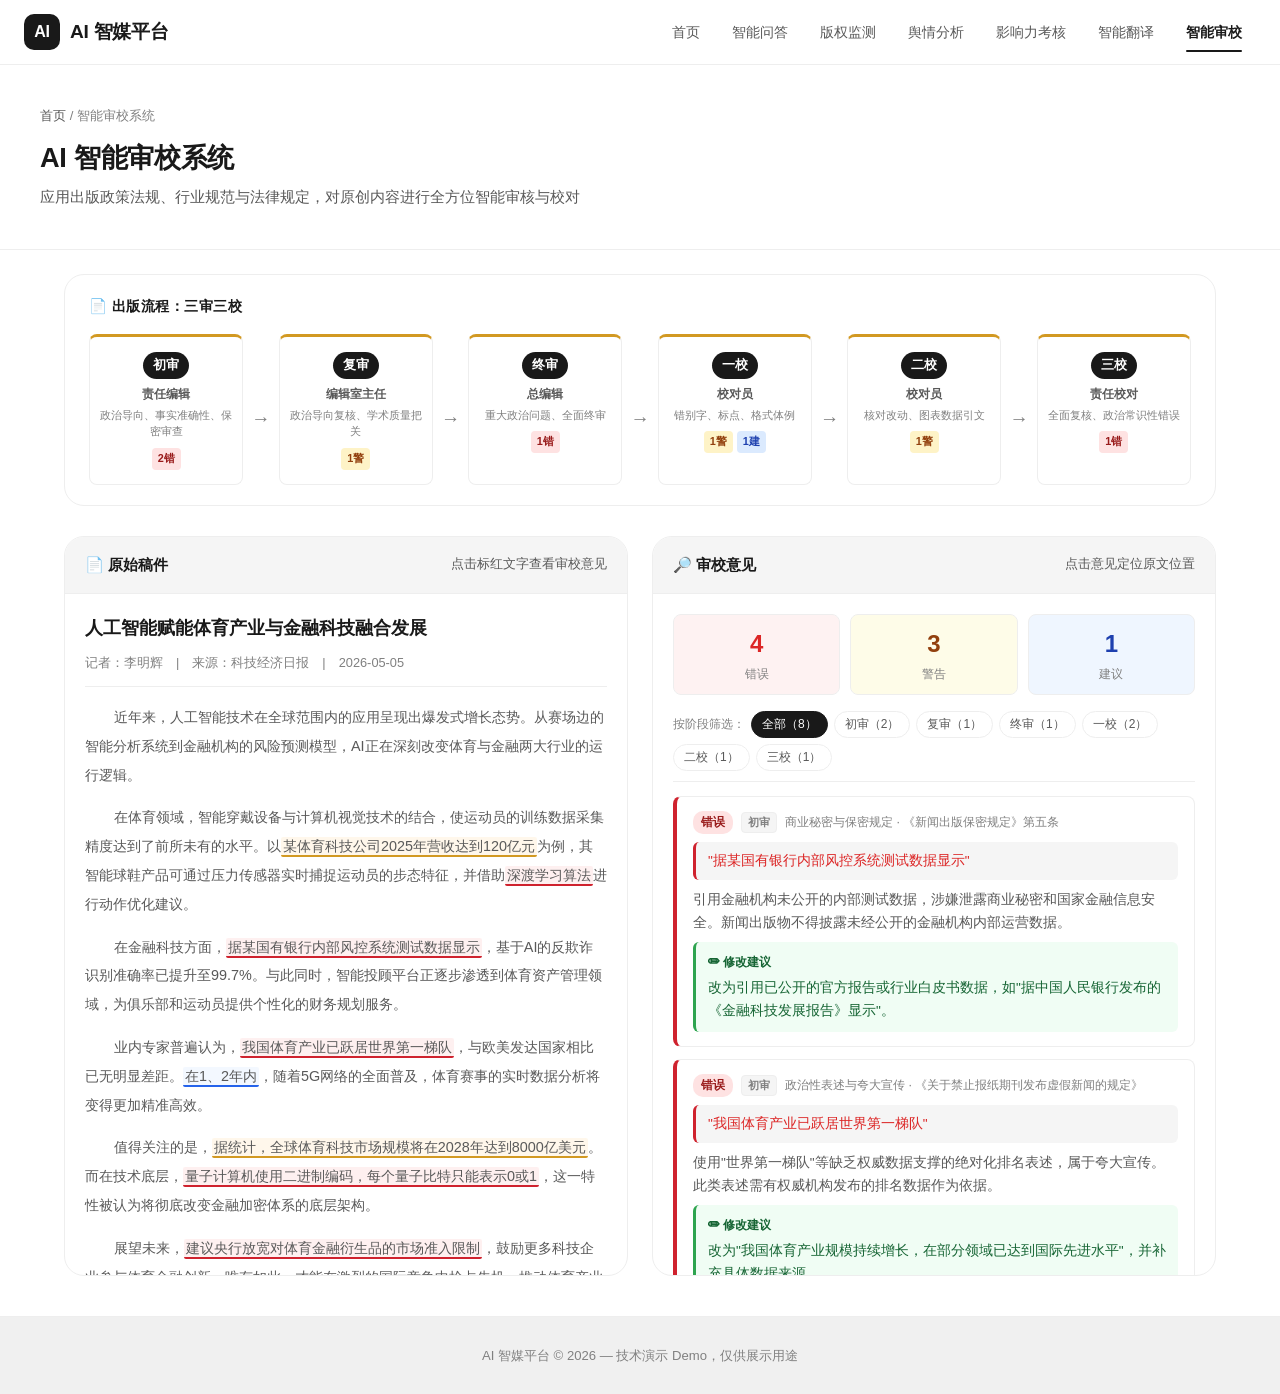
==== commit 60e24206: "智能审校：更换为经济/体育/科技领域示例 - 原文改为《人工智能赋能体育产业与金融科技融合发展》 - 审校问题覆盖经济、体育、科技三大领域 - 新增问题类型：商业秘密、经济数据事实核查、科技术语、科技" ====
--- a/proofreading.html
+++ b/proofreading.html
@@ -45,18 +45,17 @@
         <span style="font-size:0.8rem;color:var(--text-secondary);">点击标红文字查看审校意见</span>
       </div>
       <div class="proof-col-body" id="articleBody">
-        <div class="proof-article-title">关于推进我市数字经济高质量发展的调研报告</div>
+        <div class="proof-article-title">人工智能赋能体育产业与金融科技融合发展</div>
         <div class="proof-article-meta">
-          作者：张明远　|　来源：市发展研究中心　|　拟刊载期刊：《城市经济观察》2026年第4期
+          记者：李明辉　|　来源：科技经济日报　|　2026-05-05
         </div>
         <div class="proof-article-body">
-          <p>近年来，我市数字经济呈现蓬勃发展态势。据市统计局数据显示，2025年全市数字经济核心产业增加值达到1,850亿元，占GDP比重提升至38.6%，增速位居全省前列。</p>
-          <p>在调研过程中，<span class="hl-error" data-id="1">据某军工集团内部人士透露</span>，我市在量子通信和人工智能芯片领域已取得重要突破。相关技术成果有望在国防和民用领域实现广泛应用。</p>
-          <p>值得关注的是，<span class="hl-error" data-id="2">台湾当局对此高度关注</span>，多次通过非正式渠道了解我市数字产业发展动态。对此，我市相关部门保持高度警惕，坚决维护国家主权和领土完整。</p>
-          <p>从企业层面来看，<span class="hl-warning" data-id="3">该企业在行业中排名第一</span>，其自主研发的云计算平台已服务超过5,000家政企客户。<span class="hl-suggestion" data-id="4">三、五年后</span>，预计全市数字经济规模将突破5,000亿元大关。</p>
-          <p>在农业数字化方面，我市智慧农业试点成效显著。以某县为例，通过引入物联网技术，<span class="hl-warning" data-id="5">亩产达到了1500斤</span>，较传统种植模式提升近40%。</p>
-          <p><span class="hl-warning" data-id="6">据不完全统计，约80%的企业都表示支持</span>市政府出台的数字经济扶持政策。多数受访企业家认为，政策红利将持续释放，为全市经济转型升级注入强劲动力。</p>
-          <p>综上所述，我市数字经济发展前景广阔，建议进一步加大政策扶持力度，推动产业集聚发展，力争在<span class="hl-error" data-id="7">"十三五"期间</span>建成<span class="hl-error" data-id="8">国家级数字经济示范区</span>。</p>
+          <p>近年来，人工智能技术在全球范围内的应用呈现出爆发式增长态势。从赛场边的智能分析系统到金融机构的风险预测模型，AI正在深刻改变体育与金融两大行业的运行逻辑。</p>
+          <p>在体育领域，智能穿戴设备与计算机视觉技术的结合，使运动员的训练数据采集精度达到了前所未有的水平。以<span class="hl-warning" data-id="5">某体育科技公司2025年营收达到120亿元</span>为例，其智能球鞋产品可通过压力传感器实时捕捉运动员的步态特征，并借助<span class="hl-error" data-id="3">深渡学习算法</span>进行动作优化建议。</p>
+          <p>在金融科技方面，<span class="hl-error" data-id="1">据某国有银行内部风控系统测试数据显示</span>，基于AI的反欺诈识别准确率已提升至99.7%。与此同时，智能投顾平台正逐步渗透到体育资产管理领域，为俱乐部和运动员提供个性化的财务规划服务。</p>
+          <p>业内专家普遍认为，<span class="hl-error" data-id="2">我国体育产业已跃居世界第一梯队</span>，与欧美发达国家相比已无明显差距。<span class="hl-suggestion" data-id="4">在1、2年内</span>，随着5G网络的全面普及，体育赛事的实时数据分析将变得更加精准高效。</p>
+          <p>值得关注的是，<span class="hl-warning" data-id="6">据统计，全球体育科技市场规模将在2028年达到8000亿美元</span>。而在技术底层，<span class="hl-error" data-id="7">量子计算机使用二进制编码，每个量子比特只能表示0或1</span>，这一特性被认为将彻底改变金融加密体系的底层架构。</p>
+          <p>展望未来，<span class="hl-error" data-id="8">建议央行放宽对体育金融衍生品的市场准入限制</span>，鼓励更多科技企业参与体育金融创新。唯有如此，才能在激烈的国际竞争中抢占先机，推动体育产业与金融科技的高质量融合发展。</p>
         </div>
       </div>
     </div>
@@ -70,7 +69,7 @@
       <div class="proof-col-body" id="reviewBody">
         <div class="proof-summary">
           <div class="proof-summary-item error">
-            <div class="count">3</div>
+            <div class="count">4</div>
             <div class="label">错误</div>
           </div>
           <div class="proof-summary-item warning">
